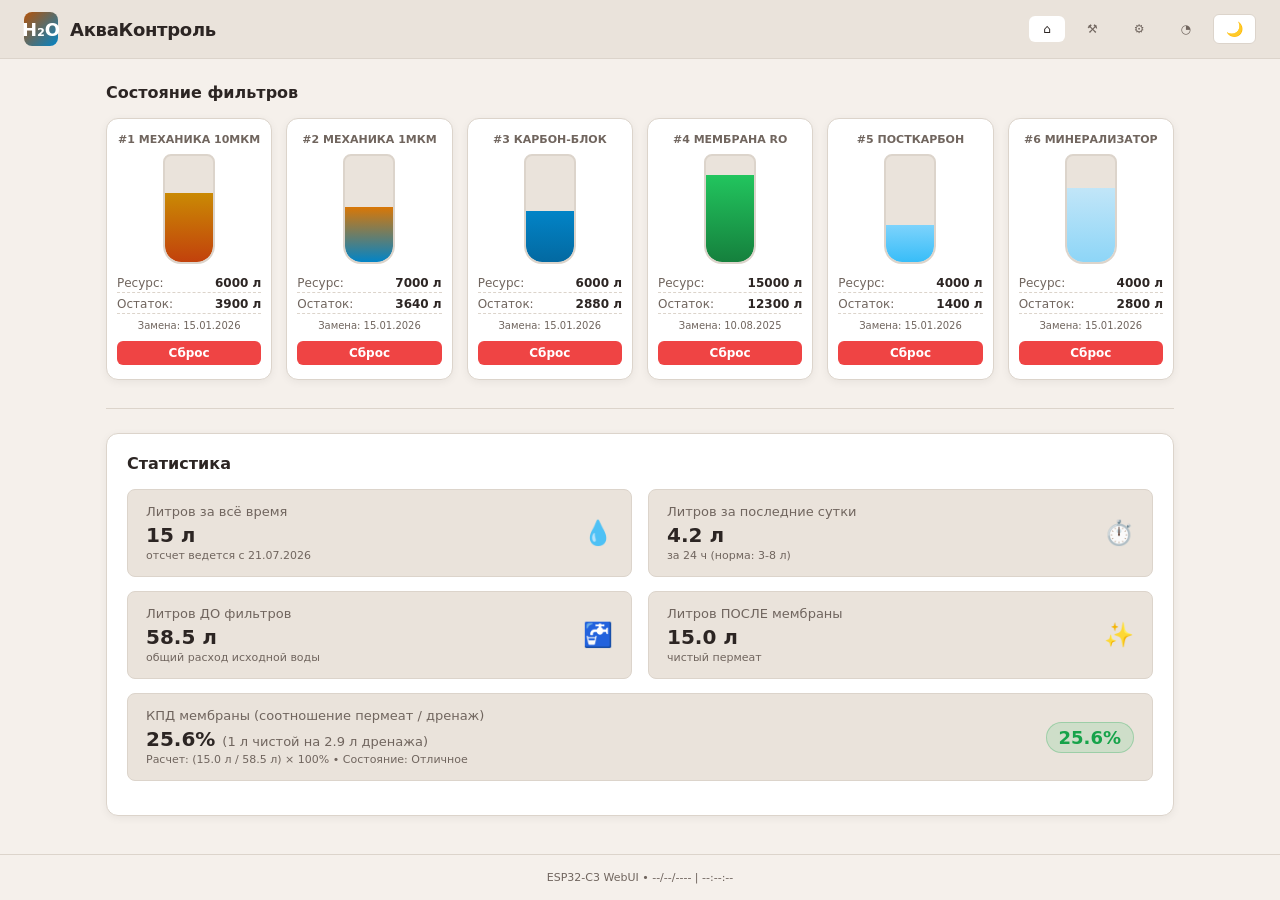
==== data/index.html @ f04538a1 "Add files via upload" ====
<!DOCTYPE html>
<html lang="ru">
<head>
<meta charset="UTF-8">
<meta name="viewport" content="width=device-width, initial-scale=1.0">
<title>АкваКонтроль — Система фильтрации</title>
<link rel="stylesheet" href="assets/style.css">
</head>
<body>

<header>
  <div class="logo-title">
    <div class="logo-badge">H₂O</div>
    <div><h1>АкваКонтроль</h1></div>
  </div>
  <nav>
    <a href="index.html" class="active" title="Главная">&#8962;</a>
    <a href="service.html" title="Сервис">&#9874;&#65038;</a>
    <a href="settings.html" title="Настройки">&#9881;&#65038;</a>
    <a href="analytics.html" title="Аналитика">&#9684;</a>
    <button class="theme-btn" onclick="toggleTheme()" id="themeBtn">🌙</button>
  </nav>
</header>

<main>
  <div class="section-title"><span>Состояние фильтров</span></div>

  <div class="flasks-container">
    <div class="flask-card">
      <div class="flask-num">#1 Механика 10мкм</div>
      <div class="flask-visual"><div class="flask-level f1-col" style="height:65%;"></div></div>
      <div class="flask-meta">
        <div class="meta-row"><span class="meta-label">Ресурс:</span><span class="meta-val">6000 л</span></div>
        <div class="meta-row"><span class="meta-label">Остаток:</span><span class="meta-val">3900 л</span></div>
        <div class="date-row">Замена: 15.01.2026</div>
      </div>
      <button class="btn-reset" onclick="confirmReset(1, 'Механика 10мкм')">Сброс</button>
    </div>

    <div class="flask-card">
      <div class="flask-num">#2 Механика 1мкм</div>
      <div class="flask-visual"><div class="flask-level f2-col" style="height:52%;"></div></div>
      <div class="flask-meta">
        <div class="meta-row"><span class="meta-label">Ресурс:</span><span class="meta-val">7000 л</span></div>
        <div class="meta-row"><span class="meta-label">Остаток:</span><span class="meta-val">3640 л</span></div>
        <div class="date-row">Замена: 15.01.2026</div>
      </div>
      <button class="btn-reset" onclick="confirmReset(2, 'Механика 1мкм')">Сброс</button>
    </div>

    <div class="flask-card">
      <div class="flask-num">#3 Карбон-блок</div>
      <div class="flask-visual"><div class="flask-level f3-col" style="height:48%;"></div></div>
      <div class="flask-meta">
        <div class="meta-row"><span class="meta-label">Ресурс:</span><span class="meta-val">6000 л</span></div>
        <div class="meta-row"><span class="meta-label">Остаток:</span><span class="meta-val">2880 л</span></div>
        <div class="date-row">Замена: 15.01.2026</div>
      </div>
      <button class="btn-reset" onclick="confirmReset(3, 'Карбон-блок')">Сброс</button>
    </div>

    <div class="flask-card">
      <div class="flask-num">#4 Мембрана RO</div>
      <div class="flask-visual"><div class="flask-level f4-col" style="height:82%;"></div></div>
      <div class="flask-meta">
        <div class="meta-row"><span class="meta-label">Ресурс:</span><span class="meta-val">15000 л</span></div>
        <div class="meta-row"><span class="meta-label">Остаток:</span><span class="meta-val">12300 л</span></div>
        <div class="date-row">Замена: 10.08.2025</div>
      </div>
      <button class="btn-reset" onclick="confirmReset(4, 'Мембрана RO')">Сброс</button>
    </div>

    <div class="flask-card">
      <div class="flask-num">#5 Посткарбон</div>
      <div class="flask-visual"><div class="flask-level f5-col" style="height:35%;"></div></div>
      <div class="flask-meta">
        <div class="meta-row"><span class="meta-label">Ресурс:</span><span class="meta-val">4000 л</span></div>
        <div class="meta-row"><span class="meta-label">Остаток:</span><span class="meta-val">1400 л</span></div>
        <div class="date-row">Замена: 15.01.2026</div>
      </div>
      <button class="btn-reset" onclick="confirmReset(5, 'Посткарбон')">Сброс</button>
    </div>

    <div class="flask-card">
      <div class="flask-num">#6 Минерализатор</div>
      <div class="flask-visual"><div class="flask-level f6-col" style="height:70%;"></div></div>
      <div class="flask-meta">
        <div class="meta-row"><span class="meta-label">Ресурс:</span><span class="meta-val">4000 л</span></div>
        <div class="meta-row"><span class="meta-label">Остаток:</span><span class="meta-val">2800 л</span></div>
        <div class="date-row">Замена: 15.01.2026</div>
      </div>
      <button class="btn-reset" onclick="confirmReset(6, 'Минерализатор')">Сброс</button>
    </div>
  </div>

  <div class="divider"></div>

  <div class="stats-box">
    <div class="stats-title">Статистика</div>

    <div class="stats-row row-1">
      <div class="stat-card">
        <div class="stat-info">
          <span class="stat-label">Литров за всё время</span>
          <span class="stat-val">15 л</span>
          <span class="stat-sub">отсчет ведется с 21.07.2026</span>
        </div>
        <div style="font-size:24px;">💧</div>
      </div>
      <div class="stat-card">
        <div class="stat-info">
          <span class="stat-label">Литров за последние сутки</span>
          <span class="stat-val">4.2 л</span>
          <span class="stat-sub">за 24 ч (норма: 3-8 л)</span>
        </div>
        <div style="font-size:24px;">⏱️</div>
      </div>
    </div>

    <div class="stats-row row-2">
      <div class="stat-card">
        <div class="stat-info">
          <span class="stat-label">Литров ДО фильтров</span>
          <span class="stat-val">58.5 л</span>
          <span class="stat-sub">общий расход исходной воды</span>
        </div>
        <div style="font-size:24px;">🚰</div>
      </div>
      <div class="stat-card">
        <div class="stat-info">
          <span class="stat-label">Литров ПОСЛЕ мембраны</span>
          <span class="stat-val">15.0 л</span>
          <span class="stat-sub">чистый пермеат</span>
        </div>
        <div style="font-size:24px;">✨</div>
      </div>
    </div>

    <div class="stats-row row-3">
      <div class="stat-card">
        <div class="stat-info">
          <span class="stat-label">КПД мембраны (соотношение пермеат / дренаж)</span>
          <span class="stat-val">25.6% <span style="font-size:13px; font-weight:normal; color:var(--text-dim);">(1 л чистой на 2.9 л дренажа)</span></span>
          <span class="stat-sub">Расчет: (15.0 л / 58.5 л) × 100% • Состояние: Отличное</span>
        </div>
        <div class="kpi-badge">25.6%</div>
      </div>
    </div>
  </div>
</main>

<dialog id="resetModal">
  <h3 id="modalTitle" style="margin-bottom:8px;">Сброс ресурса</h3>
  <p id="modalMsg" style="font-size:13px;color:var(--text-dim);">Вы действительно хотите сбросить счетчик и установить текущую дату как дату замены?</p>
  <div class="dlg-btns">
    <button class="dlg-btn" onclick="closeResetModal()">Отмена</button>
    <button class="dlg-btn dlg-btn-confirm" onclick="executeReset()">Сбросить</button>
  </div>
</dialog>

<footer>ESP32-C3 WebUI • --/--/---- | --:--:--</footer>

<script src="assets/app.js"></script>
</body>
</html>
---- data/assets/style.css ----
:root {
  --bg: #f5f0eb;
  --surface: #ffffff;
  --surface-subtle: #eae3db;
  --border: #dcd4cb;
  --text: #2c2523;
  --text-dim: #70655e;
  --primary: #0284c7;
  --primary-hover: #0369a1;
  --btn-reset: #ef4444;
  --btn-reset-hover: #dc2626;
  --card-shadow: 0 2px 8px rgba(0,0,0,0.06);
  --header-bg: #eae3db;
}
body.dark {
  --bg: #18191c;
  --surface: #22252a;
  --surface-subtle: #2d3137;
  --border: #3b4048;
  --text: #e2e8f0;
  --text-dim: #94a3b8;
  --primary: #38bdf8;
  --primary-hover: #0284c7;
  --btn-reset: #f87171;
  --btn-reset-hover: #ef4444;
  --card-shadow: 0 4px 12px rgba(0,0,0,0.3);
  --header-bg: #141619;
}
* { box-sizing: border-box; margin: 0; padding: 0; font-family: system-ui, -apple-system, sans-serif; }
body { background: var(--bg); color: var(--text); min-height: 100vh; display: flex; flex-direction: column; transition: background .2s, color .2s; }
header { background: var(--header-bg); border-bottom: 1px solid var(--border); padding: 12px 24px; display: flex; align-items: center; justify-content: space-between; }
.logo-title { display: flex; align-items: center; gap: 12px; }
.logo-badge { width: 34px; height: 34px; border-radius: 8px; background: linear-gradient(135deg, #b45309, #0284c7); display: flex; align-items: center; justify-content: center; color: #fff; font-weight: bold; font-size: 18px; }
.logo-title h1 { font-size: 18px; font-weight: 700; letter-spacing: -0.3px; }
.logo-title span { font-size: 12px; color: var(--text-dim); }
nav { display: flex; gap: 8px; align-items: center; }
nav a { text-decoration: none; color: var(--text-dim); padding: 6px 14px; border-radius: 6px; font-size: 12px; font-weight: 500; }
nav a.active, nav a:hover { background: var(--surface); color: var(--text); }
.theme-btn { background: var(--surface); border: 1px solid var(--border); color: var(--text); padding: 6px 12px; border-radius: 6px; cursor: pointer; font-size: 14px; display: flex; align-items: center; gap: 6px; }
main { flex: 1; max-width: 1100px; width: 100%; margin: 0 auto; padding: 24px 16px; }
main.center { max-width: none; display: flex; align-items: center; justify-content: center; }
footer { text-align: center; font-size: 11px; color: var(--text-dim); padding: 16px; border-top: 1px solid var(--border); }

/* Buttons */
.btn-primary { background: var(--primary); color: #fff; border: none; padding: 10px 20px; font-size: 14px; font-weight: 600; border-radius: 6px; cursor: pointer; transition: background .15s; }
.btn-primary:hover { background: var(--primary-hover); }
.btn-secondary { background: var(--surface-subtle); color: var(--text); border: none; padding: 10px 20px; font-size: 14px; font-weight: 600; border-radius: 6px; cursor: pointer; }
.btn-reset { width: 100%; border: none; background: var(--btn-reset); color: #fff; padding: 5px; font-size: 12px; font-weight: 600; border-radius: 6px; cursor: pointer; transition: background .15s; }
.btn-reset:hover { background: var(--btn-reset-hover); }

/* Cards / common */
.card { background: var(--surface); border: 1px solid var(--border); border-radius: 12px; padding: 20px; box-shadow: var(--card-shadow); margin-bottom: 20px; }
.card-title { font-size: 16px; font-weight: 700; margin-bottom: 12px; display: flex; align-items: center; justify-content: space-between; gap: 8px; }
.desc { font-size: 13px; color: var(--text-dim); margin-bottom: 16px; }
.hint { font-size: 12px; color: var(--text-dim); margin-top: 4px; }

/* Inputs */
input[type="text"], input[type="password"], input[type="number"], input[type="date"] {
  width: 100%; background: var(--surface-subtle); border: 1px solid var(--border); color: var(--text);
  padding: 8px 12px; border-radius: 6px; font-size: 14px;
}

/* INDEX */
.section-title { font-size: 16px; font-weight: 600; margin-bottom: 16px; display: flex; justify-content: space-between; align-items: center; }
.flasks-container { display: grid; grid-template-columns: repeat(6, 1fr); gap: 14px; margin-bottom: 28px; }
.flask-card { background: var(--surface); border: 1px solid var(--border); border-radius: 12px; padding: 14px 10px; display: flex; flex-direction: column; align-items: center; box-shadow: var(--card-shadow); text-align: center; }
.flask-num { font-size: 11px; font-weight: 700; color: var(--text-dim); text-transform: uppercase; margin-bottom: 8px; }
.flask-visual { width: 52px; height: 110px; border-radius: 8px 8px 18px 18px; border: 2px solid var(--border); position: relative; overflow: hidden; background: var(--surface-subtle); margin-bottom: 12px; display: flex; align-items: flex-end; }
.flask-level { width: 100%; transition: height 0.5s ease; border-radius: 0 0 16px 16px; }
.f1-col { background: linear-gradient(180deg, #ca8a04, #c2410c); }
.f2-col { background: linear-gradient(180deg, #d97706, #0284c7); }
.f3-col { background: linear-gradient(180deg, #0284c7, #0369a1); }
.f4-col { background: linear-gradient(180deg, #22c55e, #15803d); }
.f5-col { background: linear-gradient(180deg, #7dd3fc, #38bdf8); }
.f6-col { background: linear-gradient(180deg, #bae6fd, #7dd3fc); opacity: 0.85; }
.flask-meta { width: 100%; font-size: 12px; display: flex; flex-direction: column; gap: 4px; margin-bottom: 10px; }
.meta-row { display: flex; justify-content: space-between; border-bottom: 1px dashed var(--border); padding-bottom: 2px; }
.meta-label { color: var(--text-dim); }
.meta-val { font-weight: 600; }
.date-row { font-size: 10px; color: var(--text-dim); margin-top: 2px; }
.divider { height: 1px; background: var(--border); margin: 24px 0; }
.stats-box { background: var(--surface); border: 1px solid var(--border); border-radius: 12px; padding: 20px; box-shadow: var(--card-shadow); }
.stats-title { font-size: 16px; font-weight: 700; margin-bottom: 16px; }
.stats-row { display: grid; gap: 16px; margin-bottom: 14px; }
.row-1, .row-2 { grid-template-columns: 1fr 1fr; }
.row-3 { grid-template-columns: 1fr; }
.stat-card { background: var(--surface-subtle); border: 1px solid var(--border); border-radius: 8px; padding: 14px 18px; display: flex; align-items: center; justify-content: space-between; }
.stat-info { display: flex; flex-direction: column; }
.stat-label { font-size: 13px; color: var(--text-dim); margin-bottom: 4px; }
.stat-val { font-size: 20px; font-weight: 700; color: var(--text); }
.stat-sub { font-size: 11px; color: var(--text-dim); margin-top: 2px; }
.kpi-badge { background: #22c55e22; color: #16a34a; font-weight: bold; font-size: 18px; padding: 4px 12px; border-radius: 20px; border: 1px solid #16a34a44; }

/* Modal */
dialog { border: 1px solid var(--border); background: var(--surface); color: var(--text); border-radius: 12px; padding: 20px; max-width: 320px; margin: auto; box-shadow: 0 10px 25px rgba(0,0,0,0.3); }
dialog::backdrop { background: rgba(0,0,0,0.5); }
.dlg-btns { display: flex; gap: 10px; margin-top: 16px; justify-content: flex-end; }
.dlg-btn { padding: 6px 14px; border-radius: 6px; border: 1px solid var(--border); cursor: pointer; background: var(--surface); color: var(--text); }
.dlg-btn-confirm { background: var(--btn-reset); color: #fff; border: none; }

/* ANALYTICS */
.metrics-grid { display: grid; grid-template-columns: repeat(2, 1fr); gap: 14px; margin-bottom: 20px; }
.metric-tile { background: var(--surface-subtle); border: 1px solid var(--border); border-radius: 10px; padding: 16px; display: flex; flex-direction: column; justify-content: space-between; }
.metric-header { display: flex; justify-content: space-between; font-size: 13px; color: var(--text-dim); margin-bottom: 6px; }
.metric-num { font-size: 24px; font-weight: 700; color: var(--text); }
.metric-note { font-size: 11px; color: var(--text-dim); margin-top: 4px; }
.full-span { grid-column: span 2; }
.bar-chart { margin-top: 14px; display: flex; flex-direction: column; gap: 10px; }
.bar-item { display: flex; flex-direction: column; gap: 4px; }
.bar-labels { display: flex; justify-content: space-between; font-size: 12px; }
.bar-track { height: 10px; background: var(--surface-subtle); border-radius: 5px; overflow: hidden; border: 1px solid var(--border); }
.bar-fill { height: 100%; border-radius: 5px; }

/* LOGIN */
.auth-card { background: var(--surface); border: 1px solid var(--border); border-radius: 12px; padding: 28px; width: 100%; max-width: 380px; box-shadow: var(--card-shadow); text-align: center; }
.auth-icon { width: 52px; height: 52px; border-radius: 50%; background: var(--surface-subtle); display: flex; align-items: center; justify-content: center; margin: 0 auto 16px; font-size: 24px; border: 1px solid var(--border); }
.auth-title { font-size: 18px; font-weight: 700; margin-bottom: 6px; }
.auth-sub { font-size: 13px; color: var(--text-dim); margin-bottom: 22px; }
.form-group { margin-bottom: 14px; text-align: left; }
.form-group label { display: block; font-size: 12px; font-weight: 600; color: var(--text-dim); margin-bottom: 6px; }
.btn-submit { width: 100%; background: var(--primary); color: #fff; border: none; padding: 11px; font-size: 14px; font-weight: 600; border-radius: 6px; cursor: pointer; margin-top: 8px; transition: background .15s; }
.btn-submit:hover { background: var(--primary-hover); }
.device-badge { margin-top: 20px; font-size: 11px; color: var(--text-dim); display: flex; align-items: center; justify-content: center; gap: 6px; }
.status-dot { width: 8px; height: 8px; border-radius: 50%; background: #22c55e; }

/* SERVICE */
.filter-row { display: grid; grid-template-columns: 2fr 1fr 1fr 1.2fr; gap: 12px; align-items: center; padding: 10px 0; border-bottom: 1px solid var(--border); font-size: 13px; }
.filter-row:last-child { border-bottom: none; }
.filter-header { font-weight: 600; color: var(--text-dim); font-size: 12px; text-transform: uppercase; }
.badge { display: inline-block; width: 10px; height: 10px; border-radius: 50%; margin-right: 6px; }
.form-actions { margin-top: 20px; display: flex; justify-content: flex-end; gap: 10px; }

/* RESPONSIVE */
@media(max-width: 768px) {
  .flasks-container { grid-template-columns: repeat(3, 1fr); }
  .row-1, .row-2 { grid-template-columns: 1fr; }
}
@media(max-width: 650px) {
  .filter-row { grid-template-columns: 1fr; gap: 6px; }
  .filter-header { display: none; }
}
@media(max-width: 600px) {
  .metrics-grid { grid-template-columns: 1fr; }
  .full-span { grid-column: span 1; }
}

.grid-2 { display:grid; grid-template-columns:1fr 1fr; gap:8px; }
.btn-row { display:flex; gap:10px; margin-bottom:14px; }
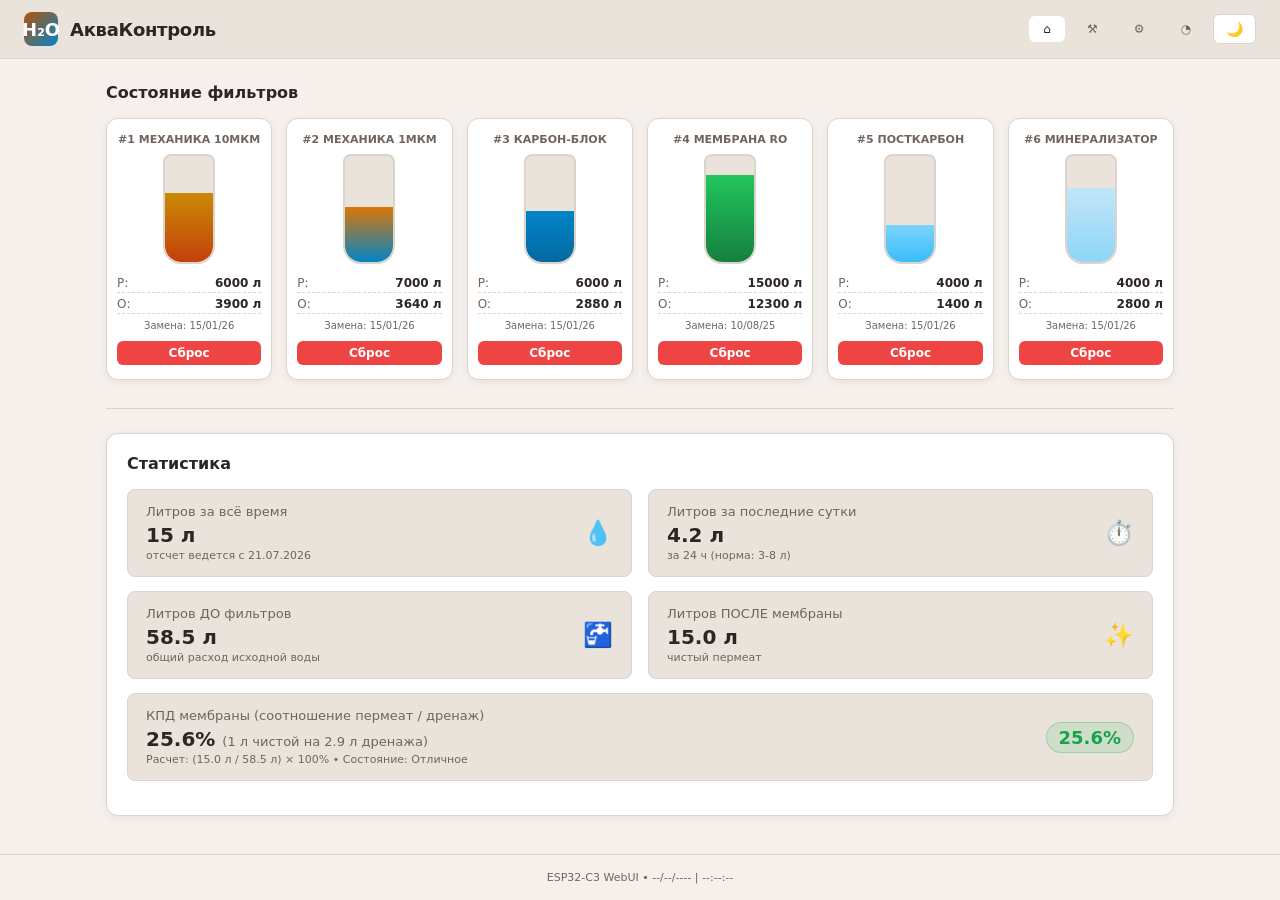
==== commit 03f72132: "task snapshot 6038f38b-08d5-4d98-a65d-17047da84bdf" ====
--- a/data/index.html
+++ b/data/index.html
@@ -30,9 +30,9 @@
       <div class="flask-num">#1 Механика 10мкм</div>
       <div class="flask-visual"><div class="flask-level f1-col" style="height:65%;"></div></div>
       <div class="flask-meta">
-        <div class="meta-row"><span class="meta-label">Ресурс:</span><span class="meta-val">6000 л</span></div>
-        <div class="meta-row"><span class="meta-label">Остаток:</span><span class="meta-val">3900 л</span></div>
-        <div class="date-row">Замена: 15.01.2026</div>
+        <div class="meta-row"><span class="meta-label" title="Ресурс">Р:</span><span class="meta-val">6000 л</span></div>
+        <div class="meta-row"><span class="meta-label" title="Остаток">О:</span><span class="meta-val">3900 л</span></div>
+        <div class="date-row">Замена: 15/01/26</div>
       </div>
       <button class="btn-reset" onclick="confirmReset(1, 'Механика 10мкм')">Сброс</button>
     </div>
@@ -41,9 +41,9 @@
       <div class="flask-num">#2 Механика 1мкм</div>
       <div class="flask-visual"><div class="flask-level f2-col" style="height:52%;"></div></div>
       <div class="flask-meta">
-        <div class="meta-row"><span class="meta-label">Ресурс:</span><span class="meta-val">7000 л</span></div>
-        <div class="meta-row"><span class="meta-label">Остаток:</span><span class="meta-val">3640 л</span></div>
-        <div class="date-row">Замена: 15.01.2026</div>
+        <div class="meta-row"><span class="meta-label" title="Ресурс">Р:</span><span class="meta-val">7000 л</span></div>
+        <div class="meta-row"><span class="meta-label" title="Остаток">О:</span><span class="meta-val">3640 л</span></div>
+        <div class="date-row">Замена: 15/01/26</div>
       </div>
       <button class="btn-reset" onclick="confirmReset(2, 'Механика 1мкм')">Сброс</button>
     </div>
@@ -52,9 +52,9 @@
       <div class="flask-num">#3 Карбон-блок</div>
       <div class="flask-visual"><div class="flask-level f3-col" style="height:48%;"></div></div>
       <div class="flask-meta">
-        <div class="meta-row"><span class="meta-label">Ресурс:</span><span class="meta-val">6000 л</span></div>
-        <div class="meta-row"><span class="meta-label">Остаток:</span><span class="meta-val">2880 л</span></div>
-        <div class="date-row">Замена: 15.01.2026</div>
+        <div class="meta-row"><span class="meta-label" title="Ресурс">Р:</span><span class="meta-val">6000 л</span></div>
+        <div class="meta-row"><span class="meta-label" title="Остаток">О:</span><span class="meta-val">2880 л</span></div>
+        <div class="date-row">Замена: 15/01/26</div>
       </div>
       <button class="btn-reset" onclick="confirmReset(3, 'Карбон-блок')">Сброс</button>
     </div>
@@ -63,9 +63,9 @@
       <div class="flask-num">#4 Мембрана RO</div>
       <div class="flask-visual"><div class="flask-level f4-col" style="height:82%;"></div></div>
       <div class="flask-meta">
-        <div class="meta-row"><span class="meta-label">Ресурс:</span><span class="meta-val">15000 л</span></div>
-        <div class="meta-row"><span class="meta-label">Остаток:</span><span class="meta-val">12300 л</span></div>
-        <div class="date-row">Замена: 10.08.2025</div>
+        <div class="meta-row"><span class="meta-label" title="Ресурс">Р:</span><span class="meta-val">15000 л</span></div>
+        <div class="meta-row"><span class="meta-label" title="Остаток">О:</span><span class="meta-val">12300 л</span></div>
+        <div class="date-row">Замена: 10/08/25</div>
       </div>
       <button class="btn-reset" onclick="confirmReset(4, 'Мембрана RO')">Сброс</button>
     </div>
@@ -74,9 +74,9 @@
       <div class="flask-num">#5 Посткарбон</div>
       <div class="flask-visual"><div class="flask-level f5-col" style="height:35%;"></div></div>
       <div class="flask-meta">
-        <div class="meta-row"><span class="meta-label">Ресурс:</span><span class="meta-val">4000 л</span></div>
-        <div class="meta-row"><span class="meta-label">Остаток:</span><span class="meta-val">1400 л</span></div>
-        <div class="date-row">Замена: 15.01.2026</div>
+        <div class="meta-row"><span class="meta-label" title="Ресурс">Р:</span><span class="meta-val">4000 л</span></div>
+        <div class="meta-row"><span class="meta-label" title="Остаток">О:</span><span class="meta-val">1400 л</span></div>
+        <div class="date-row">Замена: 15/01/26</div>
       </div>
       <button class="btn-reset" onclick="confirmReset(5, 'Посткарбон')">Сброс</button>
     </div>
@@ -85,9 +85,9 @@
       <div class="flask-num">#6 Минерализатор</div>
       <div class="flask-visual"><div class="flask-level f6-col" style="height:70%;"></div></div>
       <div class="flask-meta">
-        <div class="meta-row"><span class="meta-label">Ресурс:</span><span class="meta-val">4000 л</span></div>
-        <div class="meta-row"><span class="meta-label">Остаток:</span><span class="meta-val">2800 л</span></div>
-        <div class="date-row">Замена: 15.01.2026</div>
+        <div class="meta-row"><span class="meta-label" title="Ресурс">Р:</span><span class="meta-val">4000 л</span></div>
+        <div class="meta-row"><span class="meta-label" title="Остаток">О:</span><span class="meta-val">2800 л</span></div>
+        <div class="date-row">Замена: 15/01/26</div>
       </div>
       <button class="btn-reset" onclick="confirmReset(6, 'Минерализатор')">Сброс</button>
     </div>
--- a/data/assets/style.css
+++ b/data/assets/style.css
@@ -47,6 +47,8 @@
 .btn-secondary { background: var(--surface-subtle); color: var(--text); border: none; padding: 10px 20px; font-size: 14px; font-weight: 600; border-radius: 6px; cursor: pointer; }
 .btn-reset { width: 100%; border: none; background: var(--btn-reset); color: #fff; padding: 5px; font-size: 12px; font-weight: 600; border-radius: 6px; cursor: pointer; transition: background .15s; }
 .btn-reset:hover { background: var(--btn-reset-hover); }
+.btn-kpd { width: 100%; border: 1px solid var(--primary); background: transparent; color: var(--primary); padding: 4px; font-size: 11px; font-weight: 600; border-radius: 6px; cursor: pointer; margin-top: 6px; transition: background .15s, color .15s; }
+.btn-kpd:hover { background: var(--primary); color: #fff; }
 
 /* Cards / common */
 .card { background: var(--surface); border: 1px solid var(--border); border-radius: 12px; padding: 20px; box-shadow: var(--card-shadow); margin-bottom: 20px; }
@@ -63,7 +65,14 @@
 /* INDEX */
 .section-title { font-size: 16px; font-weight: 600; margin-bottom: 16px; display: flex; justify-content: space-between; align-items: center; }
 .flasks-container { display: grid; grid-template-columns: repeat(6, 1fr); gap: 14px; margin-bottom: 28px; }
-.flask-card { background: var(--surface); border: 1px solid var(--border); border-radius: 12px; padding: 14px 10px; display: flex; flex-direction: column; align-items: center; box-shadow: var(--card-shadow); text-align: center; }
+.flask-card { background: var(--surface); border: 1px solid var(--border); border-radius: 12px; padding: 14px 10px; display: flex; flex-direction: column; align-items: center; box-shadow: var(--card-shadow); text-align: center; transition: box-shadow 0.6s ease; }
+/* "Аура" состояния ресурса: мягкое цветное свечение вокруг карточки */
+.flask-card.aura-green  { box-shadow: var(--card-shadow), 0 0 18px 3px rgba(34,197,94,0.35);  border-color: rgba(34,197,94,0.45); }
+.flask-card.aura-cyan   { box-shadow: var(--card-shadow), 0 0 18px 3px rgba(56,189,248,0.35); border-color: rgba(56,189,248,0.45); }
+.flask-card.aura-pink   { box-shadow: var(--card-shadow), 0 0 18px 3px rgba(236,72,153,0.40); border-color: rgba(236,72,153,0.50); }
+.flask-card.aura-red    { box-shadow: var(--card-shadow), 0 0 20px 4px rgba(239,68,68,0.50);  border-color: rgba(239,68,68,0.60); animation: auraPulse 2.2s ease-in-out infinite; }
+@keyframes auraPulse { 0%,100% { box-shadow: var(--card-shadow), 0 0 14px 2px rgba(239,68,68,0.35); } 50% { box-shadow: var(--card-shadow), 0 0 22px 5px rgba(239,68,68,0.55); } }
+@media (prefers-reduced-motion: reduce) { .flask-card.aura-red { animation: none; } }
 .flask-num { font-size: 11px; font-weight: 700; color: var(--text-dim); text-transform: uppercase; margin-bottom: 8px; }
 .flask-visual { width: 52px; height: 110px; border-radius: 8px 8px 18px 18px; border: 2px solid var(--border); position: relative; overflow: hidden; background: var(--surface-subtle); margin-bottom: 12px; display: flex; align-items: flex-end; }
 .flask-level { width: 100%; transition: height 0.5s ease; border-radius: 0 0 16px 16px; }
@@ -132,8 +141,24 @@
 
 /* RESPONSIVE */
 @media(max-width: 768px) {
-  .flasks-container { grid-template-columns: repeat(3, 1fr); }
+  .flasks-container { grid-template-columns: repeat(3, 1fr); gap: 8px; }
   .row-1, .row-2 { grid-template-columns: 1fr; }
+}
+@media(max-width: 480px) {
+  header { padding: 10px 12px; flex-wrap: wrap; }
+  .logo-title { gap: 8px; }
+  .logo-badge { width: 28px; height: 28px; font-size: 15px; }
+  .logo-title h1 { font-size: 15px; }
+  nav { gap: 2px; }
+  nav a { padding: 6px 8px; font-size: 14px; }
+  .theme-btn { padding: 5px 8px; font-size: 13px; }
+  main { padding: 16px 10px; }
+  .flasks-container { gap: 6px; }
+  .flask-card { padding: 10px 6px; }
+  .flask-num { font-size: 10px; }
+  .flask-visual { width: 44px; height: 92px; margin-bottom: 8px; }
+  .meta-row { font-size: 11px; }
+  .date-row { font-size: 9px; }
 }
 @media(max-width: 650px) {
   .filter-row { grid-template-columns: 1fr; gap: 6px; }
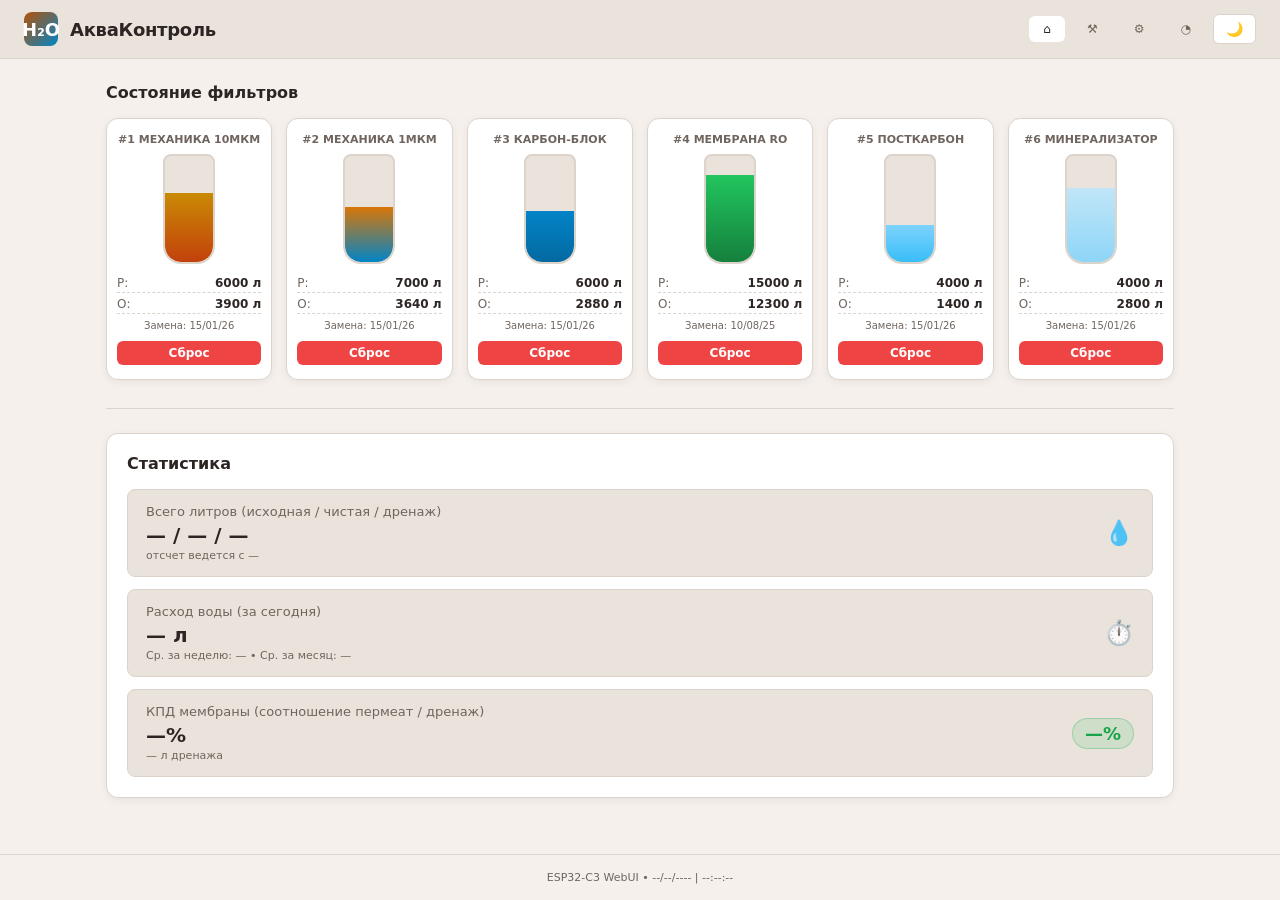
==== commit 8db4a05e: "Add files via upload" ====
--- a/data/index.html
+++ b/data/index.html
@@ -98,53 +98,34 @@
   <div class="stats-box">
     <div class="stats-title">Статистика</div>
 
-    <div class="stats-row row-1">
-      <div class="stat-card">
-        <div class="stat-info">
-          <span class="stat-label">Литров за всё время</span>
-          <span class="stat-val">15 л</span>
-          <span class="stat-sub">отсчет ведется с 21.07.2026</span>
-        </div>
-        <div style="font-size:24px;">💧</div>
+    <!-- 1. Всего: Исходная / Чистая / Дренаж -->
+    <div class="stat-card">
+      <div class="stat-info">
+        <span class="stat-label">Всего литров (исходная / чистая / дренаж)</span>
+        <span class="stat-val" id="statValTotal">— / — / —</span>
+        <span class="stat-sub" id="statSince">отсчет ведется с —</span>
       </div>
-      <div class="stat-card">
-        <div class="stat-info">
-          <span class="stat-label">Литров за последние сутки</span>
-          <span class="stat-val">4.2 л</span>
-          <span class="stat-sub">за 24 ч (норма: 3-8 л)</span>
-        </div>
-        <div style="font-size:24px;">⏱️</div>
-      </div>
+      <div style="font-size:24px;">💧</div>
     </div>
 
-    <div class="stats-row row-2">
-      <div class="stat-card">
-        <div class="stat-info">
-          <span class="stat-label">Литров ДО фильтров</span>
-          <span class="stat-val">58.5 л</span>
-          <span class="stat-sub">общий расход исходной воды</span>
-        </div>
-        <div style="font-size:24px;">🚰</div>
+    <!-- 2. Средний расход -->
+    <div class="stat-card">
+      <div class="stat-info">
+        <span class="stat-label">Расход воды (за сегодня)</span>
+        <span class="stat-val" id="statValToday">— л</span>
+        <span class="stat-sub" id="statAvg">Ср. за неделю: — • Ср. за месяц: —</span>
       </div>
-      <div class="stat-card">
-        <div class="stat-info">
-          <span class="stat-label">Литров ПОСЛЕ мембраны</span>
-          <span class="stat-val">15.0 л</span>
-          <span class="stat-sub">чистый пермеат</span>
-        </div>
-        <div style="font-size:24px;">✨</div>
-      </div>
+      <div style="font-size:24px;">⏱️</div>
     </div>
 
-    <div class="stats-row row-3">
-      <div class="stat-card">
-        <div class="stat-info">
-          <span class="stat-label">КПД мембраны (соотношение пермеат / дренаж)</span>
-          <span class="stat-val">25.6% <span style="font-size:13px; font-weight:normal; color:var(--text-dim);">(1 л чистой на 2.9 л дренажа)</span></span>
-          <span class="stat-sub">Расчет: (15.0 л / 58.5 л) × 100% • Состояние: Отличное</span>
-        </div>
-        <div class="kpi-badge">25.6%</div>
+    <!-- 3. КПД мембраны -->
+    <div class="stat-card">
+      <div class="stat-info">
+        <span class="stat-label">КПД мембраны (соотношение пермеат / дренаж)</span>
+        <span class="stat-val" id="statValEff">—%</span>
+        <span class="stat-sub" id="statDrain">— л дренажа</span>
       </div>
+      <div class="kpi-badge" id="kpiBadge">—%</div>
     </div>
   </div>
 </main>
@@ -162,4 +143,4 @@
 
 <script src="assets/app.js"></script>
 </body>
-</html>
+</html>
--- a/data/assets/style.css
+++ b/data/assets/style.css
@@ -88,17 +88,65 @@
 .meta-val { font-weight: 600; }
 .date-row { font-size: 10px; color: var(--text-dim); margin-top: 2px; }
 .divider { height: 1px; background: var(--border); margin: 24px 0; }
-.stats-box { background: var(--surface); border: 1px solid var(--border); border-radius: 12px; padding: 20px; box-shadow: var(--card-shadow); }
-.stats-title { font-size: 16px; font-weight: 700; margin-bottom: 16px; }
-.stats-row { display: grid; gap: 16px; margin-bottom: 14px; }
-.row-1, .row-2 { grid-template-columns: 1fr 1fr; }
-.row-3 { grid-template-columns: 1fr; }
-.stat-card { background: var(--surface-subtle); border: 1px solid var(--border); border-radius: 8px; padding: 14px 18px; display: flex; align-items: center; justify-content: space-between; }
+
+/* --- STATS BOX --- */
+.stats-box { 
+  background: var(--surface); 
+  border: 1px solid var(--border); 
+  border-radius: 12px; 
+  padding: 20px; 
+  box-shadow: var(--card-shadow); 
+  display: flex; 
+  flex-direction: column; 
+  gap: 12px; 
+}
+.stats-title { font-size: 16px; font-weight: 700; margin-bottom: 4px; }
+.stat-card { background: var(--surface-subtle); border: 1px solid var(--border); border-radius: 8px; padding: 14px 18px; display: flex; align-items: center; justify-content: space-between; width: 100%; box-sizing: border-box; }
 .stat-info { display: flex; flex-direction: column; }
 .stat-label { font-size: 13px; color: var(--text-dim); margin-bottom: 4px; }
-.stat-val { font-size: 20px; font-weight: 700; color: var(--text); }
+.stat-val { font-size: 20px; font-weight: 700; color: var(--text); display: flex; align-items: center; gap: 6px; flex-wrap: wrap; }
 .stat-sub { font-size: 11px; color: var(--text-dim); margin-top: 2px; }
 .kpi-badge { background: #22c55e22; color: #16a34a; font-weight: bold; font-size: 18px; padding: 4px 12px; border-radius: 20px; border: 1px solid #16a34a44; }
+
+/* --- Tooltips --- */
+.sep { color: var(--text-dim); font-weight: normal; }
+.tooltip-container {
+  position: relative;
+  display: inline-block;
+  cursor: help;
+  border-bottom: 1px dashed var(--text-dim);
+}
+.tooltip-container .tooltiptext {
+  visibility: hidden;
+  width: max-content;
+  max-width: 220px;
+  background-color: var(--surface);
+  color: var(--text);
+  text-align: center;
+  border-radius: 6px;
+  padding: 8px 12px;
+  position: absolute;
+  z-index: 10;
+  bottom: 150%;
+  left: 50%;
+  transform: translateX(-50%);
+  opacity: 0;
+  transition: opacity 0.2s;
+  border: 1px solid var(--border);
+  font-size: 13px;
+  font-weight: normal;
+  box-shadow: 0 4px 12px rgba(0,0,0,0.3);
+  pointer-events: none;
+  line-height: 1.4;
+}
+/* Показ тултипа при наведении (ПК) и при фокусе/тапе (смартфон) */
+.tooltip-container:hover .tooltiptext,
+.tooltip-container:focus .tooltiptext,
+.tooltip-container:active .tooltiptext {
+  visibility: visible;
+  opacity: 1;
+}
+.tooltip-container:focus { outline: none; }
 
 /* Modal */
 dialog { border: 1px solid var(--border); background: var(--surface); color: var(--text); border-radius: 12px; padding: 20px; max-width: 320px; margin: auto; box-shadow: 0 10px 25px rgba(0,0,0,0.3); }
@@ -142,7 +190,6 @@
 /* RESPONSIVE */
 @media(max-width: 768px) {
   .flasks-container { grid-template-columns: repeat(3, 1fr); gap: 8px; }
-  .row-1, .row-2 { grid-template-columns: 1fr; }
 }
 @media(max-width: 480px) {
   header { padding: 10px 12px; flex-wrap: wrap; }
